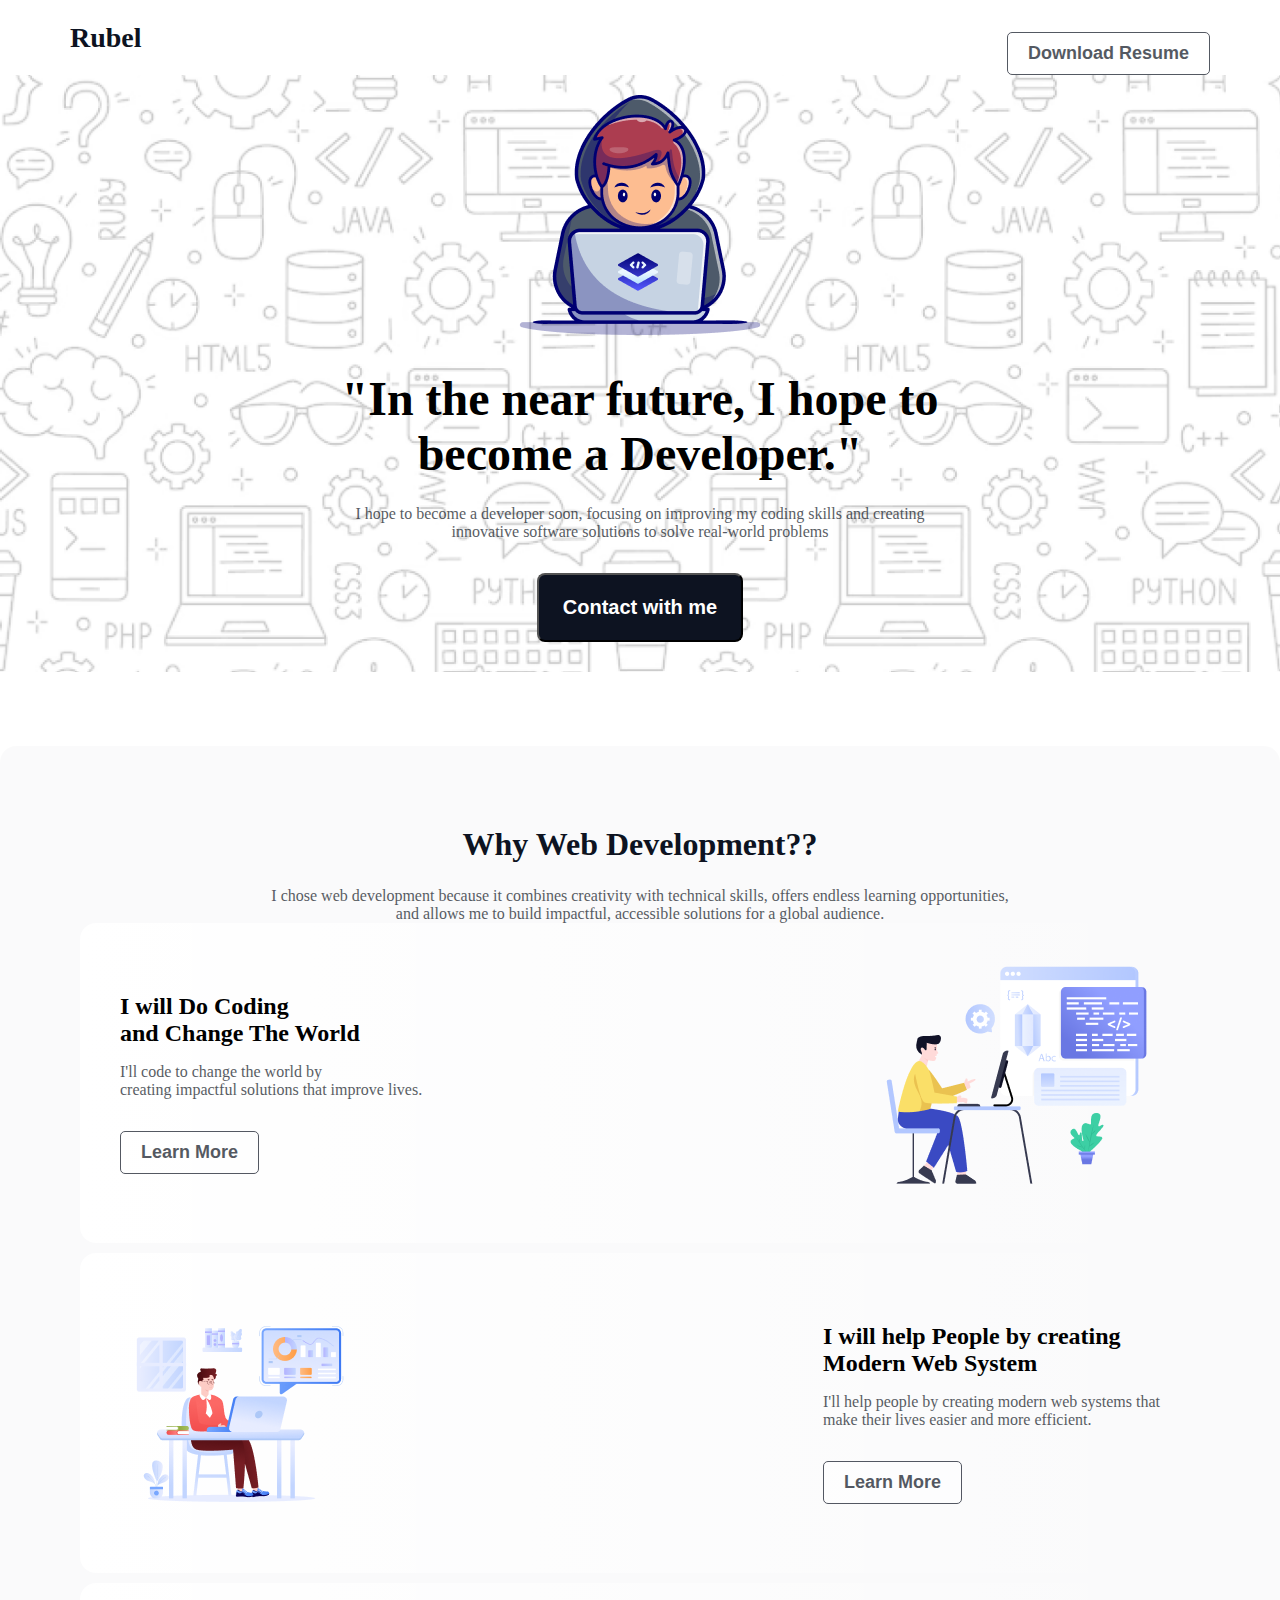
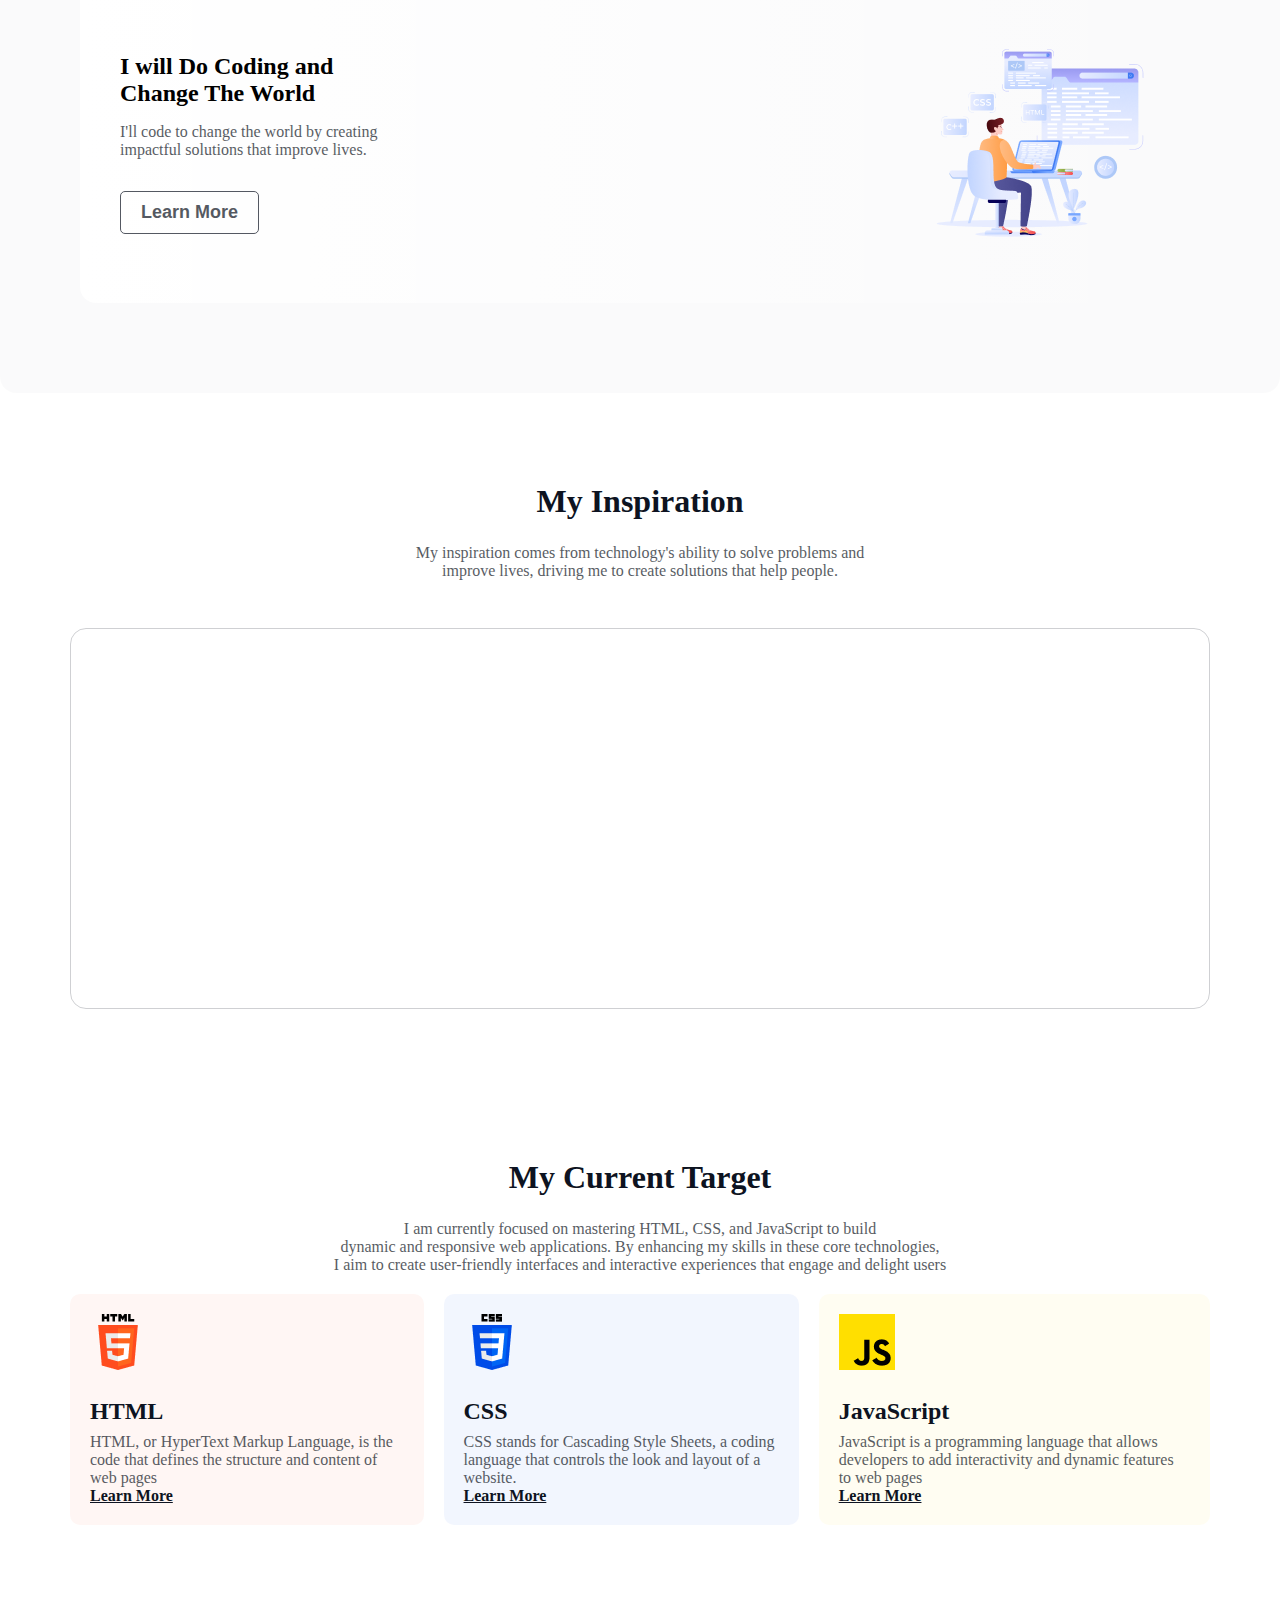
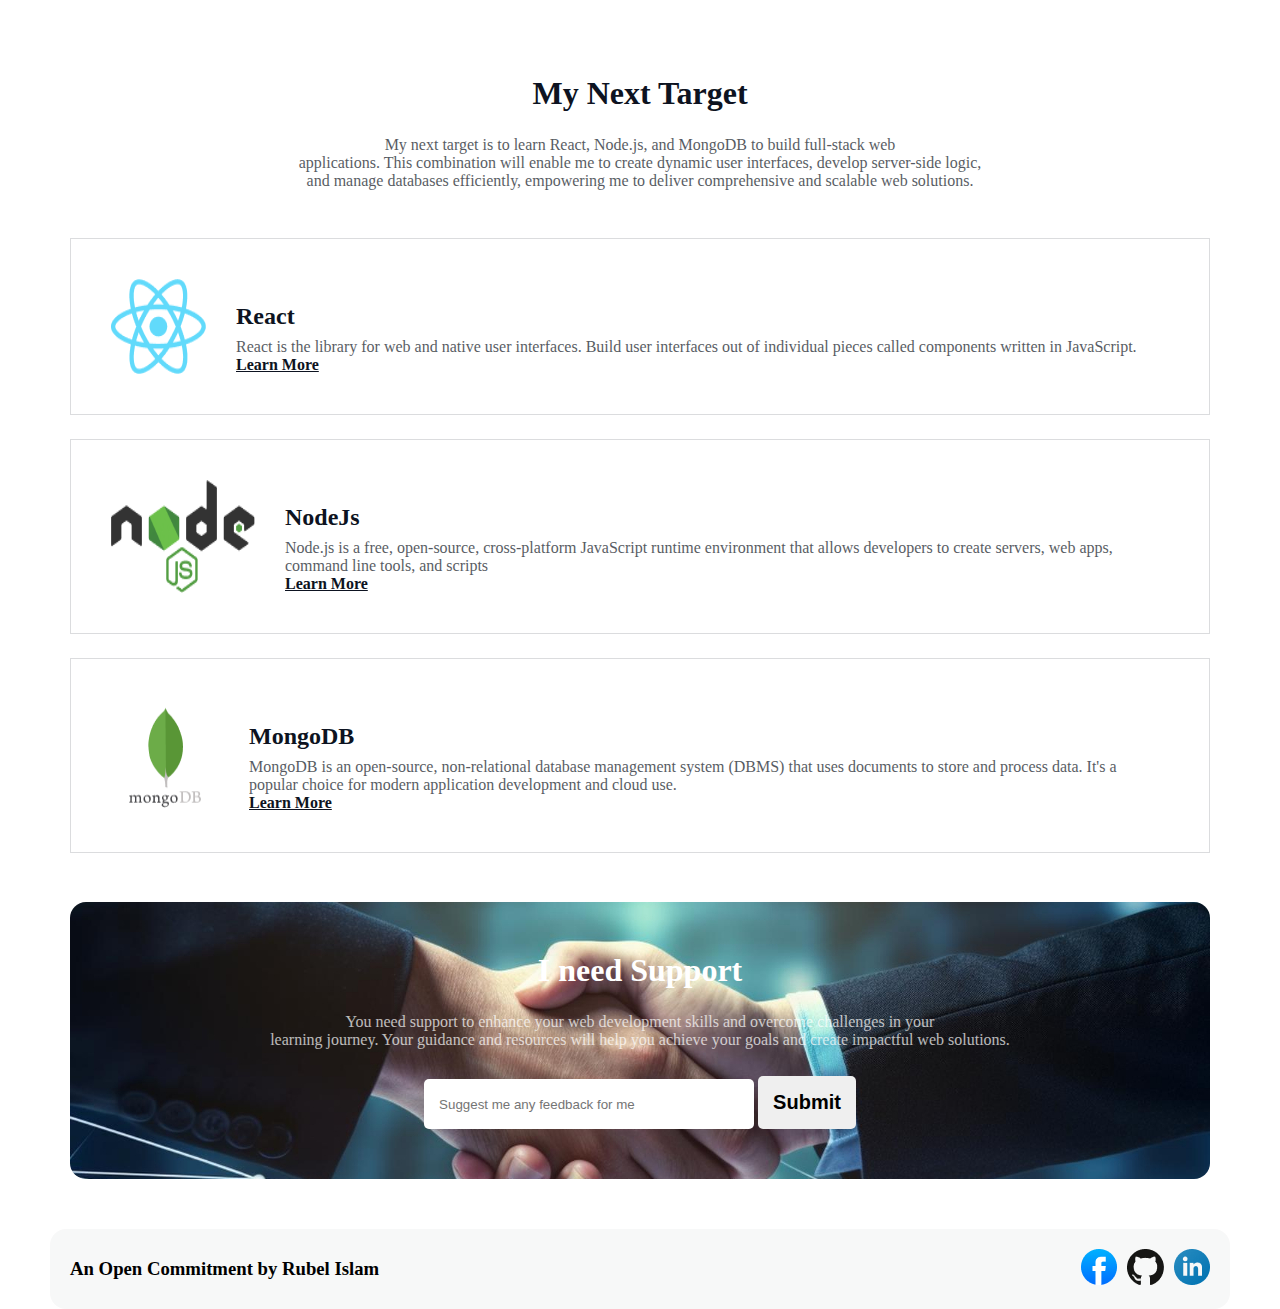
==== index.html @ 6e2bb8e5 "create a header section" ====
<!DOCTYPE html>
<html lang="en">
  <head>
    <meta charset="UTF-8" />
    <meta name="viewport" content="width=device-width, initial-scale=1.0" />
    <title>New Challenge</title>
    <link rel="stylesheet" href="./styles/style.css" />
  </head>
  <body>
    <header>
      <!-- hero section -->
       <nav class="max-width">
        <h3 class="nav-title">Rubel</h3>
        <button class="resume-btn">Download Resume</button>
       </nav>
      <div class="hero">
        <div class="max-width">
          <img src="./assets/Group.png" alt="" />
          <h1 class="hero-title">
            "In the near future, I hope to <br />
            become a Developer."
          </h1>
          <p class="primary-description">
            I hope to become a developer soon, focusing on improving my coding
            skills and creating <br />
            innovative software solutions to solve real-world problems
          </p>
          <a href="#contact"
            ><button class="hero-btn">Contact with me</button></a
          >
        </div>
      </div>
    </header>
    <main>
      <!-- web development section start -->
      <section class="development max-width">
        <h2 class="section-primary-title">Why Web Development??</h2>
        <p class="primary-description text-center">
          I chose web development because it combines creativity with technical
          skills, offers endless learning opportunities,<br />
          and allows me to build impactful, accessible solutions for a global
          audience.
        </p>
        <div class="development-content">
          <div>
            <h3 class="develoopment-title">
              I will Do Coding <br />
              and Change The World
            </h3>
            <p class="primary-description">
              I'll code to change the world by <br />
              creating impactful solutions that improve lives.
            </p>
            <button class="development-btn">Learn More</button>
          </div>
          <img src="./assets/Layer_1.png" alt="" />
        </div>
        <div class="development-content">
          <img src="./assets/Group 3.png" alt="" />
          <div>
            <h3 class="develoopment-title">
              I will help People by creating <br />
              Modern Web System
            </h3>
            <p class="primary-description">
              I'll help people by creating modern web systems that <br />
              make their lives easier and more efficient.
            </p>
            <button class="development-btn">Learn More</button>
          </div>
        </div>
        <div class="development-content">
          <div>
            <h3 class="develoopment-title">
              I will Do Coding and <br />
              Change The World
            </h3>
            <p class="primary-description">
              I'll code to change the world by creating <br />
              impactful solutions that improve lives.
            </p>
            <button class="development-btn">Learn More</button>
          </div>
          <img src="./assets/Group 4.png" alt="" />
        </div>
      </section>
      <!-- web development section end -->
      <!-- inspiration section start -->
      <section class="max-width">
        <h2 class="section-primary-title">My Inspiration</h2>
        <p class="primary-description text-center">
          My inspiration comes from technology's ability to solve problems and
          <br />
          improve lives, driving me to create solutions that help people.
        </p>
        <div class="inspiration-video">
          <iframe
            width="560"
            height="315"
            src="https://www.youtube.com/embed/m4ry7VQxHwo?si=r06Dggworfh-H_nl"
            title="YouTube video player"
            frameborder="0"
            allow="accelerometer; autoplay; clipboard-write; encrypted-media; gyroscope; picture-in-picture; web-share"
            referrerpolicy="strict-origin-when-cross-origin"
            allowfullscreen
          ></iframe>
        </div>
      </section>
      <!-- inspiration section end -->
      <!-- current target section start -->
      <section class="max-width">
        <h2 class="section-primary-title">My Current Target</h2>
        <p class="primary-description text-center">
          I am currently focused on mastering HTML, CSS, and JavaScript to build
          <br />dynamic and responsive web applications. By enhancing my skills
          in these core technologies,<br />
          I aim to create user-friendly interfaces and interactive experiences
          that engage and delight users
        </p>
        <div class="current-target-card-container">
          <div class="target-card1">
            <img src="./assets/html.png" alt="" />
            <h4 class="target-title">HTML</h4>
            <p class="primary-description">
              HTML, or HyperText Markup Language, is the code that defines the
              structure and content of web pages
            </p>
            <a class="target-btn" href="">Learn More</a>
          </div>
          <div class="target-card2">
            <img src="./assets/css.png" alt="" />
            <h4 class="target-title">CSS</h4>
            <p class="primary-description">
              CSS stands for Cascading Style Sheets, a coding language that
              controls the look and layout of a website.
            </p>
            <a class="target-btn" href="">Learn More</a>
          </div>
          <div class="target-card3">
            <img src="./assets/js.png" alt="" />
            <h4 class="target-title">JavaScript</h4>
            <p class="primary-description">
              JavaScript is a programming language that allows developers to add
              interactivity and dynamic features to web pages
            </p>
            <a class="target-btn" href="">Learn More</a>
          </div>
        </div>
      </section>
      <!-- current target section end -->
      <!-- next target section start -->
      <section class="max-width">
        <h2 class="section-primary-title">My Next Target</h2>
        <p class="primary-description text-center">
          My next target is to learn React, Node.js, and MongoDB to build
          full-stack web <br />
          applications. This combination will enable me to create dynamic user
          interfaces, develop server-side logic,<br />
          and manage databases efficiently, empowering me to deliver
          comprehensive and scalable web solutions.
        </p>
        <div class="next-target-card-container">
          <div class="next-target-card">
            <img src="./assets/react.png" alt="" />
            <div>
              <h4 class="target-title">React</h4>
              <p class="primary-description">
                React is the library for web and native user interfaces. Build
                user interfaces out of individual pieces called components
                written in JavaScript.
              </p>
              <a href="" class="target-btn">Learn More</a>
            </div>
          </div>
          <div class="next-target-card">
            <img src="./assets/nodejs.png" alt="" />
            <div>
              <h4 class="target-title">NodeJs</h4>
              <p class="primary-description">
                Node.js is a free, open-source, cross-platform JavaScript
                runtime environment that allows developers to create servers,
                web apps, command line tools, and scripts
              </p>
              <a href="" class="target-btn">Learn More</a>
            </div>
          </div>
          <div class="next-target-card">
            <img src="./assets/mongodb.png" alt="" />
            <div>
              <h4 class="target-title">MongoDB</h4>
              <p class="primary-description">
                MongoDB is an open-source, non-relational database management
                system (DBMS) that uses documents to store and process data.
                It's a popular choice for modern application development and
                cloud use.
              </p>
              <a href="" class="target-btn">Learn More</a>
            </div>
          </div>
        </div>
      </section>
      <!-- next target section end -->
      <!-- support section strat -->
      <section class="max-width">
        <div class="support">
          <h2 class="section-primary-title text-white">I need Support</h2>
          <p class="primary-description text-center text-white">
            You need support to enhance your web development skills and overcome
            challenges in your <br />
            learning journey. Your guidance and resources will help you achieve
            your goals and create impactful web solutions.
          </p>
          <input
            class="support-input"
            placeholder="Suggest me any feedback for me"
            type="text"
            name=""
            id=""
          />
          <input class="submit-btn" type="submit" value="Submit" />
        </div>
      </section>
      <!-- support section end -->
    </main>
    <footer class="max-width" id="contact">
      <h3>An Open Commitment by Rubel Islam</h3>
      <div class="social-icon">
        <a href="https://www.facebook.com/rubelislam04"
          ><img src="./assets/facebook.png" alt="" /></a
        ><a href="https://github.com/rubel04"
          ><img src="./assets/github.png" alt="" /></a
        ><a
          href="https://www.linkedin.com/in/rubel-islam-bbb2a5317?utm_source=share&utm_campaign=share_via&utm_content=profile&utm_medium=android_app"
          ><img src="./assets/linkedin-icon 1.png" alt=""
        /></a>
      </div>
    </footer>
  </body>
</html>
---- styles/style.css ----
/* shared styles */
.max-width {
  max-width: 1140px;
  margin: 0 auto;
}
.primary-description {
  font-size: 16px;
  font-weight: 400;
  color: rgb(13, 19, 33);
  opacity: 0.7;
}
.section-primary-title {
  font-size: 32px;
  font-weight: 800;
  text-align: center;
  color: rgb(13, 19, 33);
  margin-bottom: 24px;
}
.text-center {
  text-align: center;
}
.text-white {
  color: white;
}
/* header section styles */
* {
  margin: 0;
  padding: 0;
}
nav{
    display: flex;
    justify-content: space-between;
    align-items: center;
}
.nav-title{
    font-size: 28px;
    font-weight: 800;
    color: rgb(13, 19, 33);
}
.resume-btn {
    font-size: 18px;
    font-weight: 600;
    background-color: white;
    color: rgb(13, 19, 33);
    opacity: 0.7;
    border: 1px solid rgb(13, 19, 33);
    border-radius: 5px;
    padding: 10px 20px;
    margin-top: 32px;
  }
.hero {
  background-image: url(../assets/Hero-bg.png);
  background-repeat: no-repeat;
  background-size: cover;
  text-align: center;
  margin-bottom: 74px;
  padding-top: 20px;
  padding-bottom: 30px;
}
.hero-title {
  font-size: 48px;
  font-weight: 800;
  margin-top: 32px;
  margin-bottom: 24px;
}
.hero-btn {
  font-size: 20px;
  font-weight: 600;
  background-color: rgb(13, 19, 33);
  color: white;
  padding: 21px 24px;
  border-radius: 8px;
  margin-top: 32px;
}

/* web development section styles */
.development {
  padding: 80px;
  margin-bottom: 90px;
  border-radius: 16px;
  background: rgba(13, 19, 33, 0.02);
}
.develoopment-title {
  font-size: 24px;
  font-weight: 700;
  margin-bottom: 16px;
}
.development-content {
  display: flex;
  justify-content: space-between;
  align-items: center;
  border-radius: 16px;
  margin-bottom: 10px;
  padding: 40px;
  background: linear-gradient(
    90deg,
    rgb(255, 255, 255),
    rgba(255, 255, 255, 0) 100%
  );
}
.development-btn {
  font-size: 18px;
  font-weight: 600;
  background-color: white;
  color: rgb(13, 19, 33);
  opacity: 0.7;
  border: 1px solid rgb(13, 19, 33);
  border-radius: 5px;
  padding: 10px 20px;
  margin-top: 32px;
}
/* inspiration section styles */
iframe {
  width: 100%;
  border-radius: 16px;
}
.inspiration-video {
  display: flex;
  justify-content: center;
  overflow: hidden;
  margin-top: 48px;
  margin-bottom: 150px;
  padding: 32px;
  border: 1px solid rgba(13, 19, 33, 0.2);
  border-radius: 16px;
}

/* current target section styles */
.current-target-card-container {
  display: flex;
  gap: 20px;
  margin-top: 20px;
  margin-bottom: 150px;
  justify-content: center;
}
.target-card1 {
  background-color: rgba(255, 76, 30, 0.05);
  border-radius: 10px;
  padding: 20px;
}
.target-card2 {
  background-color: rgba(0, 76, 232, 0.05);
  border-radius: 10px;
  padding: 20px;
}
.target-card3 {
  background-color: rgba(255, 223, 0, 0.05);
  border-radius: 10px;
  padding: 20px;
}
.target-title {
  font-size: 24px;
  font-weight: 800;
  color: rgb(13, 19, 33);
  margin-top: 24px;
  margin-bottom: 8px;
}
.target-btn {
  font-size: 16px;
  font-weight: 700;
  color: rgb(13, 19, 33);
  margin-top: 20px;
}

/* next target styles */
.next-target-card-container {
  margin-top: 48px;
}
.next-target-card {
  display: flex;
  gap: 30px;
  border: 1px solid rgba(13, 19, 33, 0.15);
  margin-bottom: 24px;
  padding: 40px;
}
/* support section styles */
.support {
  background-image: url(../assets/handshake.jpg);
  background-repeat: no-repeat;
  background-position: center;
  border-radius: 16px;
  background: rgba(0, 0, 0, 0.2), rgba(0, 0, 0, 0.2), rgba(0, 0, 0, 0.2);
  border-radius: 16px;
  text-align: center;
  padding: 50px 0;
  margin-top: 49px;
  margin-bottom: 50px;
}
.support-input {
  width: 300px;
  height: 20px;
  border-radius: 5px;
  border: none;
  padding: 15px;
  margin-top: 30px;
}
.submit-btn {
  font-size: 20px;
  font-weight: 600;
  padding: 15px;
  border: none;
  margin-top: 24px;
  border-radius: 5px;
}

/* footer section styles */
footer {
  display: flex;
  justify-content: space-between;
  align-items: center;
  border-radius: 16px;
  background: rgba(13, 19, 33, 0.03);
  padding: 20px;
}
.social-icon {
  display: flex;
  gap: 10px;
}
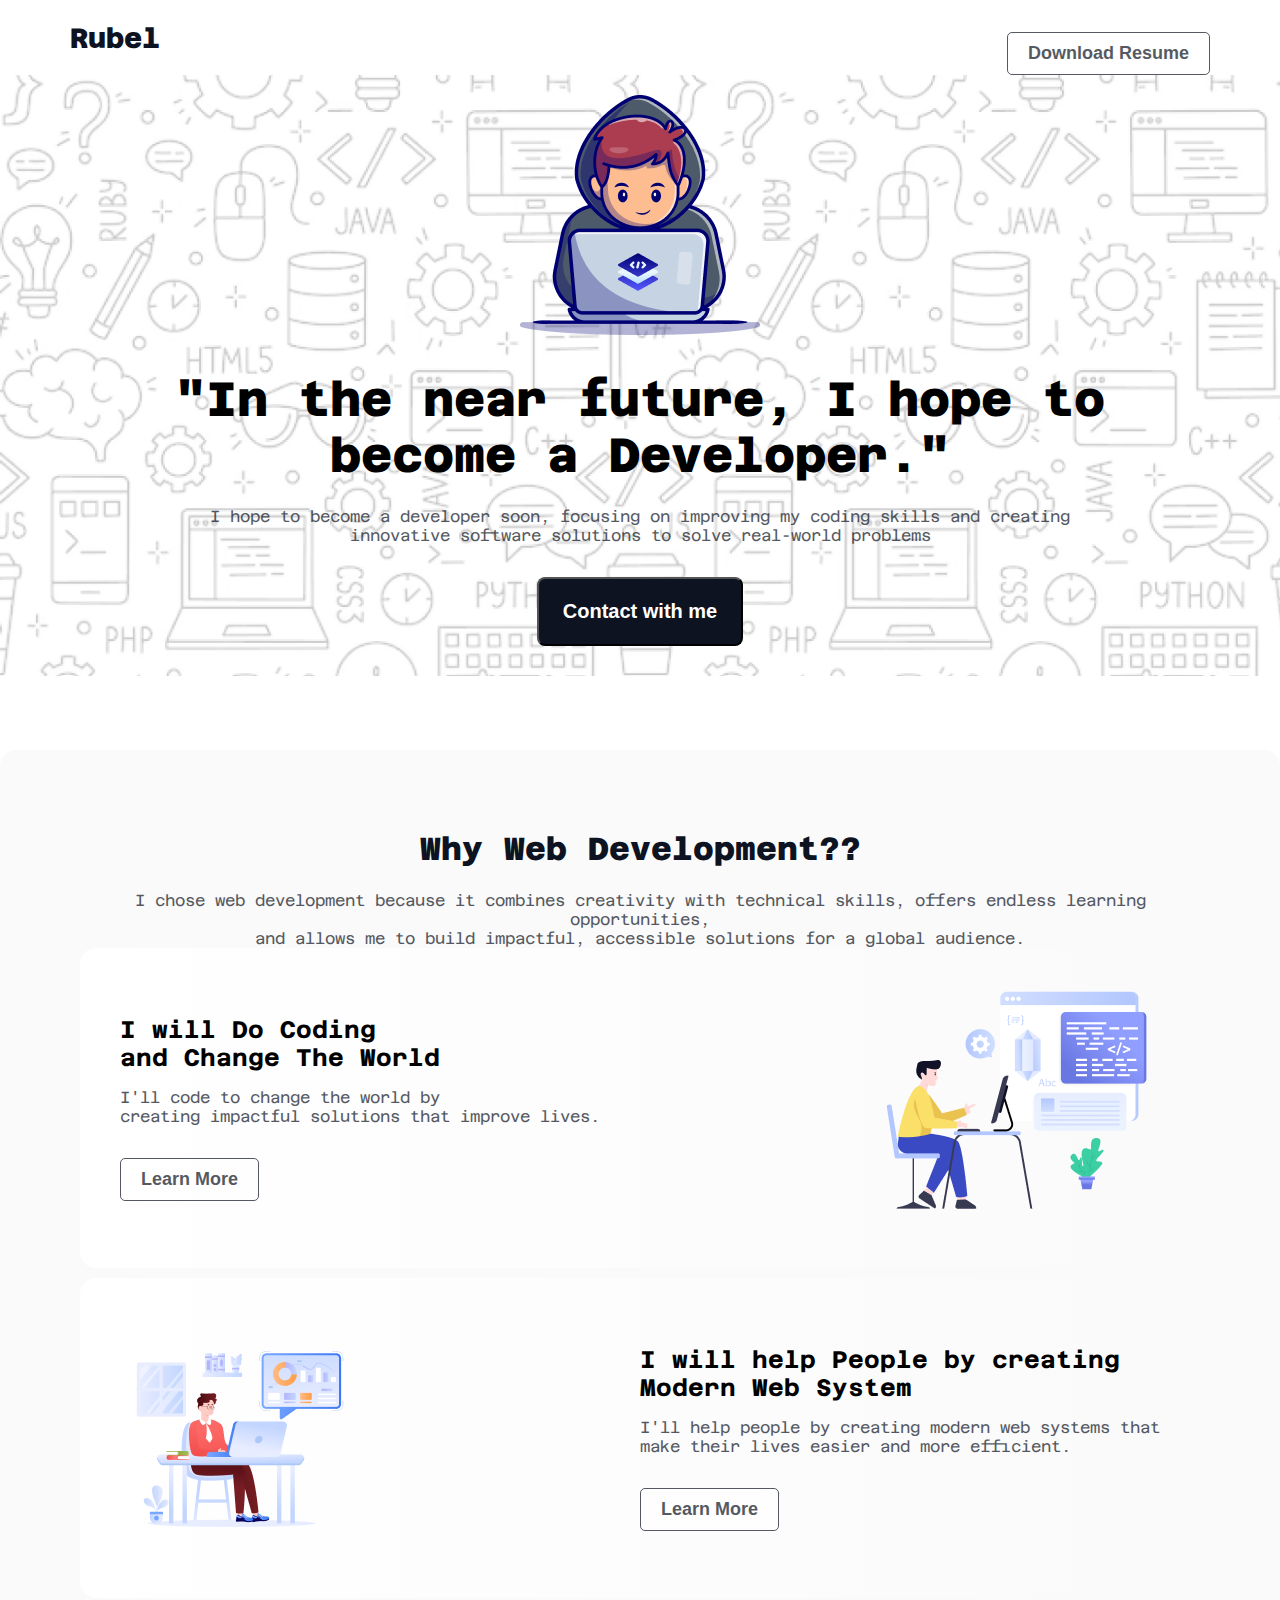
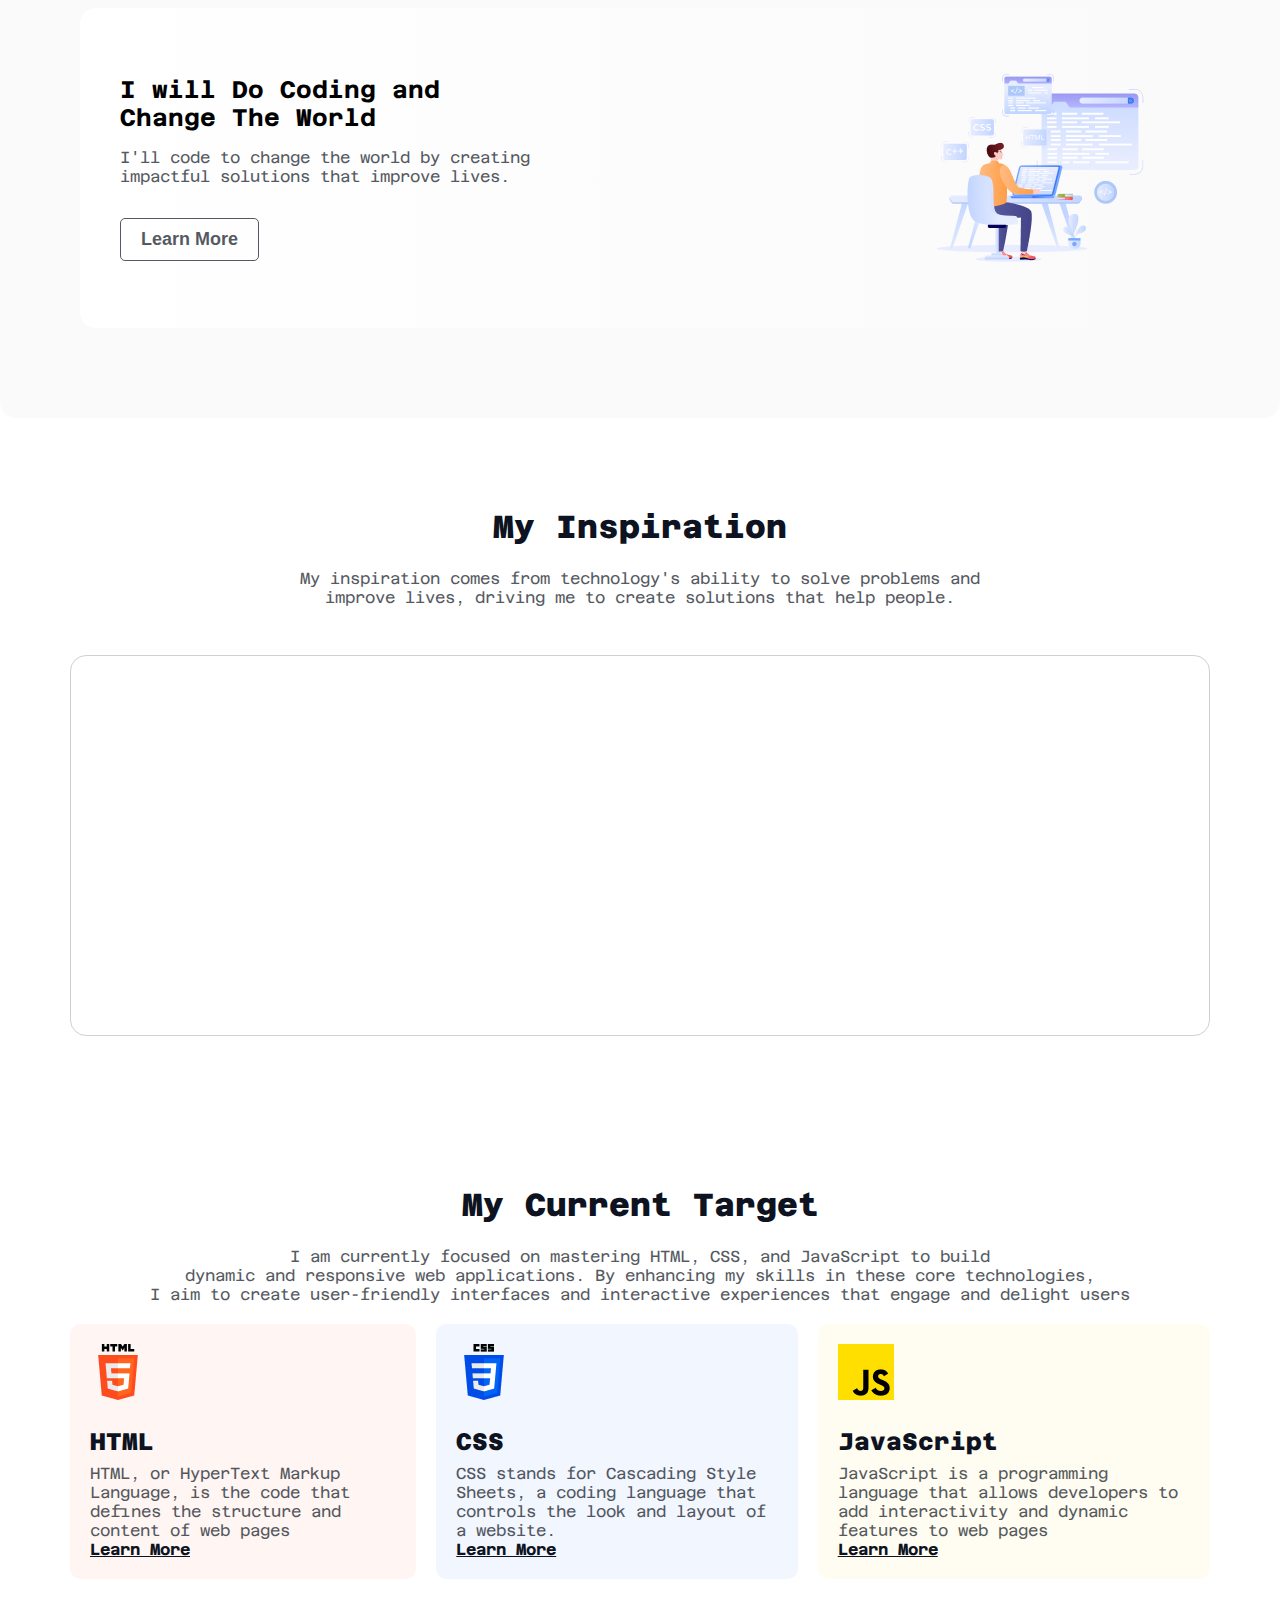
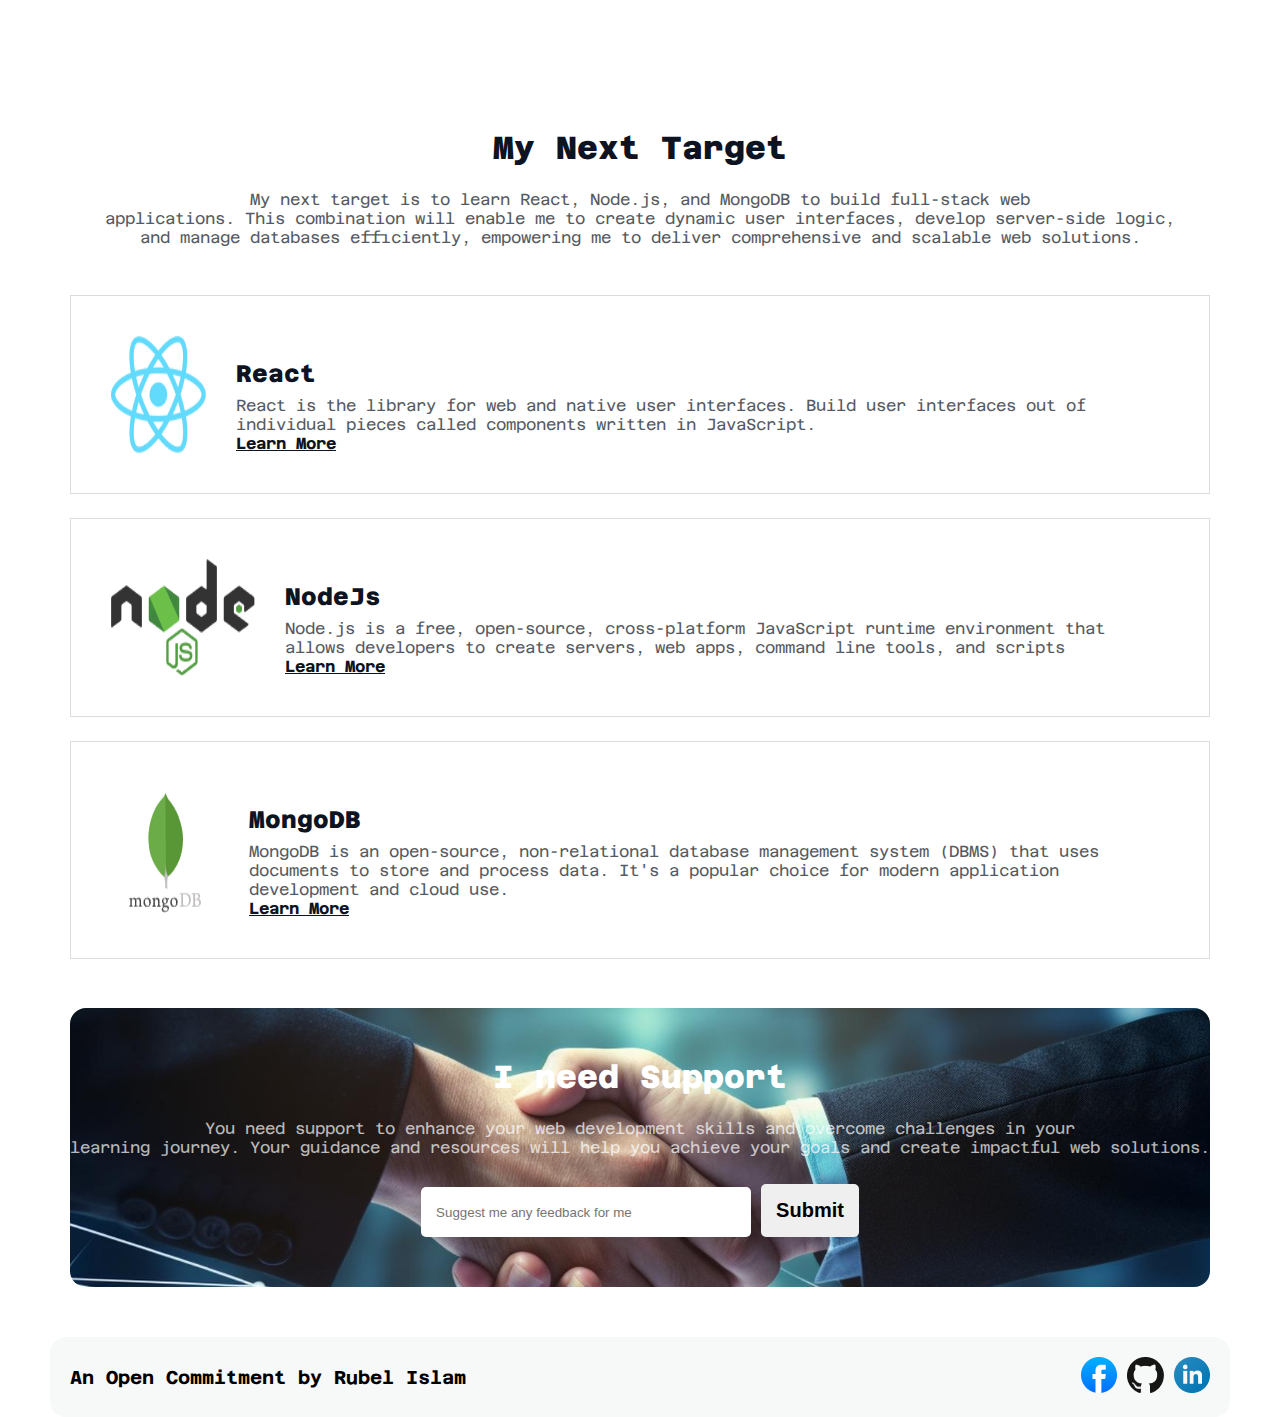
==== commit d63b1223: "added font family" ====
--- a/index.html
+++ b/index.html
@@ -4,15 +4,22 @@
     <meta charset="UTF-8" />
     <meta name="viewport" content="width=device-width, initial-scale=1.0" />
     <title>New Challenge</title>
+    <link rel="preconnect" href="https://fonts.googleapis.com" />
+    <link rel="preconnect" href="https://fonts.gstatic.com" crossorigin />
+    <link
+      href="https://fonts.googleapis.com/css2?family=Azeret+Mono:ital,wght@0,100..900;1,100..900&display=swap"
+      rel="stylesheet"
+    />
     <link rel="stylesheet" href="./styles/style.css" />
   </head>
-  <body>
+  <body class="azeret-mono-normal">
+    <!-- header section start -->
     <header>
       <!-- hero section -->
-       <nav class="max-width">
+      <nav class="max-width">
         <h3 class="nav-title">Rubel</h3>
         <button class="resume-btn">Download Resume</button>
-       </nav>
+      </nav>
       <div class="hero">
         <div class="max-width">
           <img src="./assets/Group.png" alt="" />
@@ -97,7 +104,7 @@
           <iframe
             width="560"
             height="315"
-            src="https://www.youtube.com/embed/m4ry7VQxHwo?si=r06Dggworfh-H_nl"
+            src="https://www.youtube.com/embed/ok-plXXHlWw?si=fYRCja2WUkJXV1sX"
             title="YouTube video player"
             frameborder="0"
             allow="accelerometer; autoplay; clipboard-write; encrypted-media; gyroscope; picture-in-picture; web-share"
@@ -125,7 +132,9 @@
               HTML, or HyperText Markup Language, is the code that defines the
               structure and content of web pages
             </p>
-            <a class="target-btn" href="">Learn More</a>
+            <a class="target-btn" href="./blogs/html-blog.html" target="_blank"
+              >Learn More</a
+            >
           </div>
           <div class="target-card2">
             <img src="./assets/css.png" alt="" />
@@ -134,7 +143,9 @@
               CSS stands for Cascading Style Sheets, a coding language that
               controls the look and layout of a website.
             </p>
-            <a class="target-btn" href="">Learn More</a>
+            <a class="target-btn" href="./blogs/css-blog.html" target="_blank"
+              >Learn More</a
+            >
           </div>
           <div class="target-card3">
             <img src="./assets/js.png" alt="" />
@@ -143,7 +154,9 @@
               JavaScript is a programming language that allows developers to add
               interactivity and dynamic features to web pages
             </p>
-            <a class="target-btn" href="">Learn More</a>
+            <a class="target-btn" href="./blogs/js-blog.html" target="_blank"
+              >Learn More</a
+            >
           </div>
         </div>
       </section>
@@ -169,7 +182,12 @@
                 user interfaces out of individual pieces called components
                 written in JavaScript.
               </p>
-              <a href="" class="target-btn">Learn More</a>
+              <a
+                href="./blogs/react-blog.html"
+                target="_blank"
+                class="target-btn"
+                >Learn More</a
+              >
             </div>
           </div>
           <div class="next-target-card">
@@ -181,7 +199,12 @@
                 runtime environment that allows developers to create servers,
                 web apps, command line tools, and scripts
               </p>
-              <a href="" class="target-btn">Learn More</a>
+              <a
+                href="./blogs/node-blog.html"
+                target="_blank"
+                class="target-btn"
+                >Learn More</a
+              >
             </div>
           </div>
           <div class="next-target-card">
@@ -194,7 +217,12 @@
                 It's a popular choice for modern application development and
                 cloud use.
               </p>
-              <a href="" class="target-btn">Learn More</a>
+              <a
+                href="./blogs/mongodb-blog.html"
+                target="_blank"
+                class="target-btn"
+                >Learn More</a
+              >
             </div>
           </div>
         </div>
--- a/styles/style.css
+++ b/styles/style.css
@@ -1,4 +1,9 @@
 /* shared styles */
+.azeret-mono-normal {
+  font-family: "Azeret Mono", monospace;
+  font-optical-sizing: auto;
+  font-style: normal;
+}
 .max-width {
   max-width: 1140px;
   margin: 0 auto;
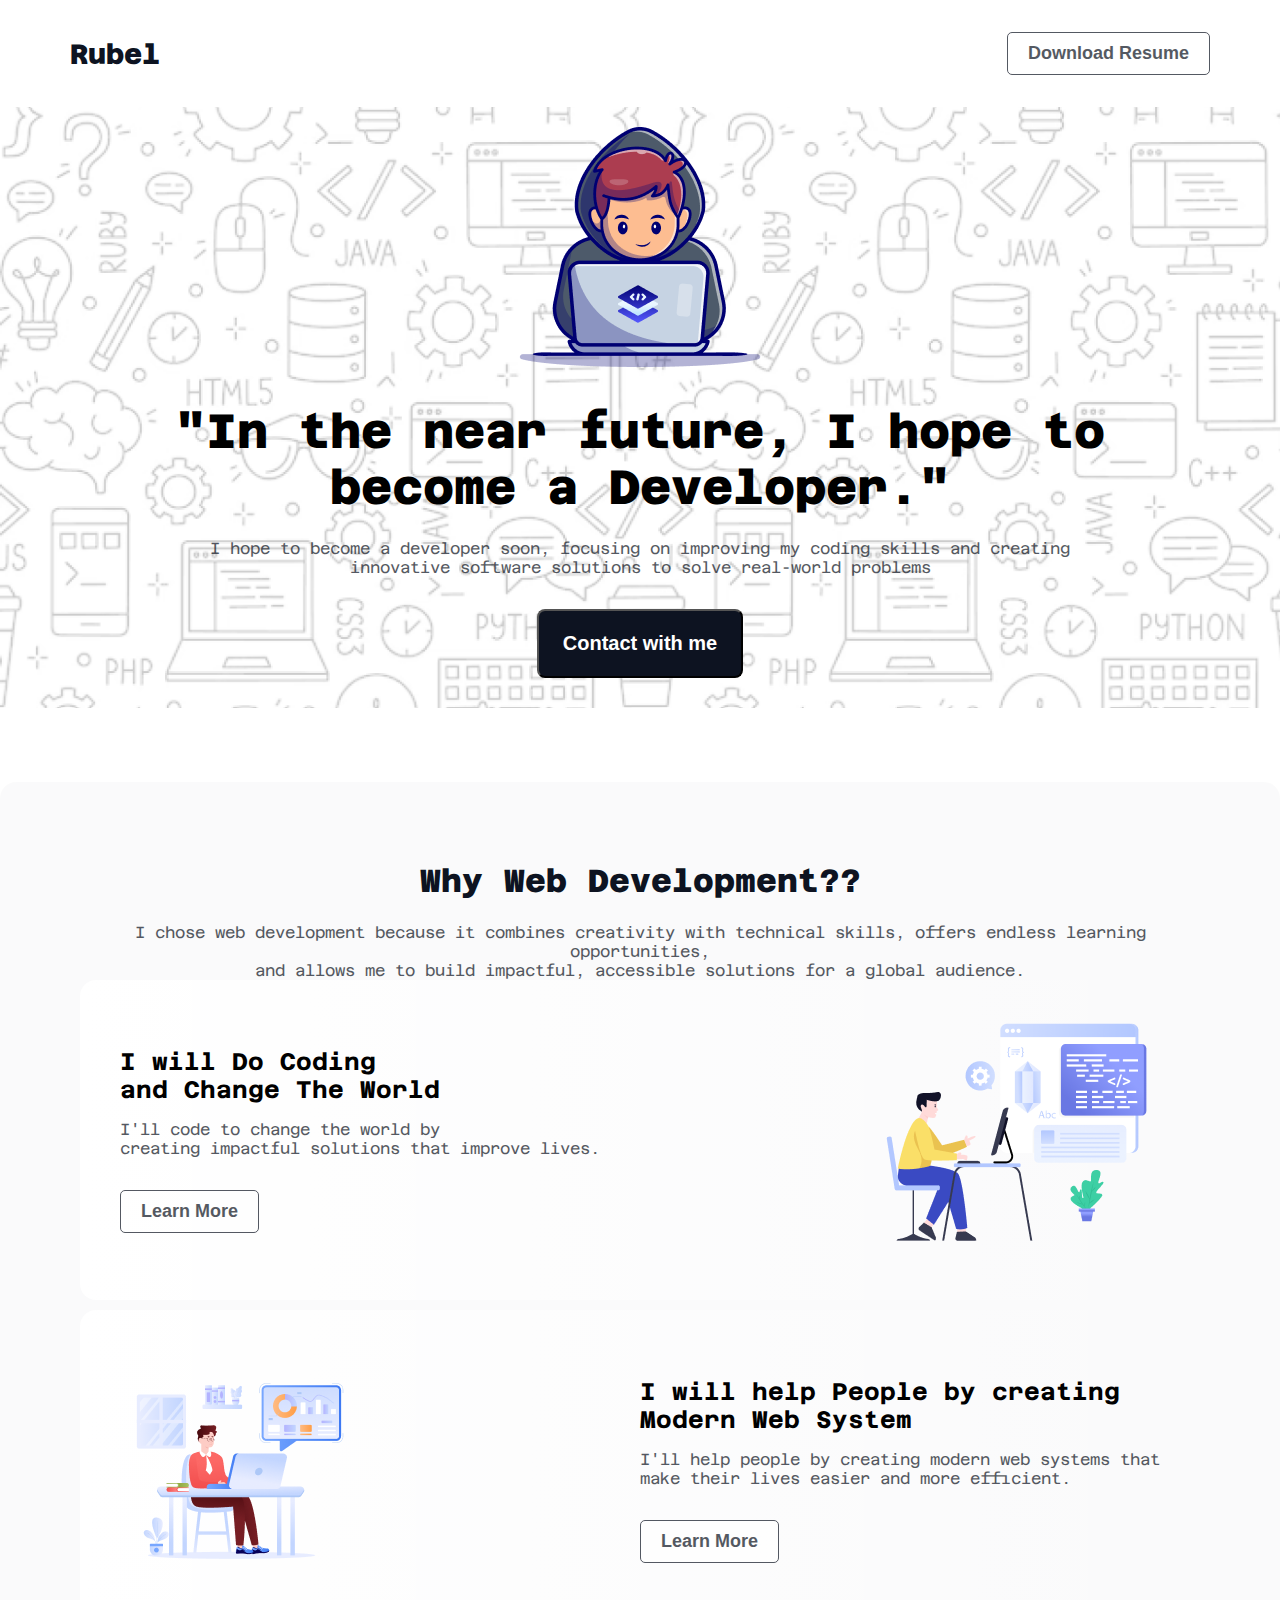
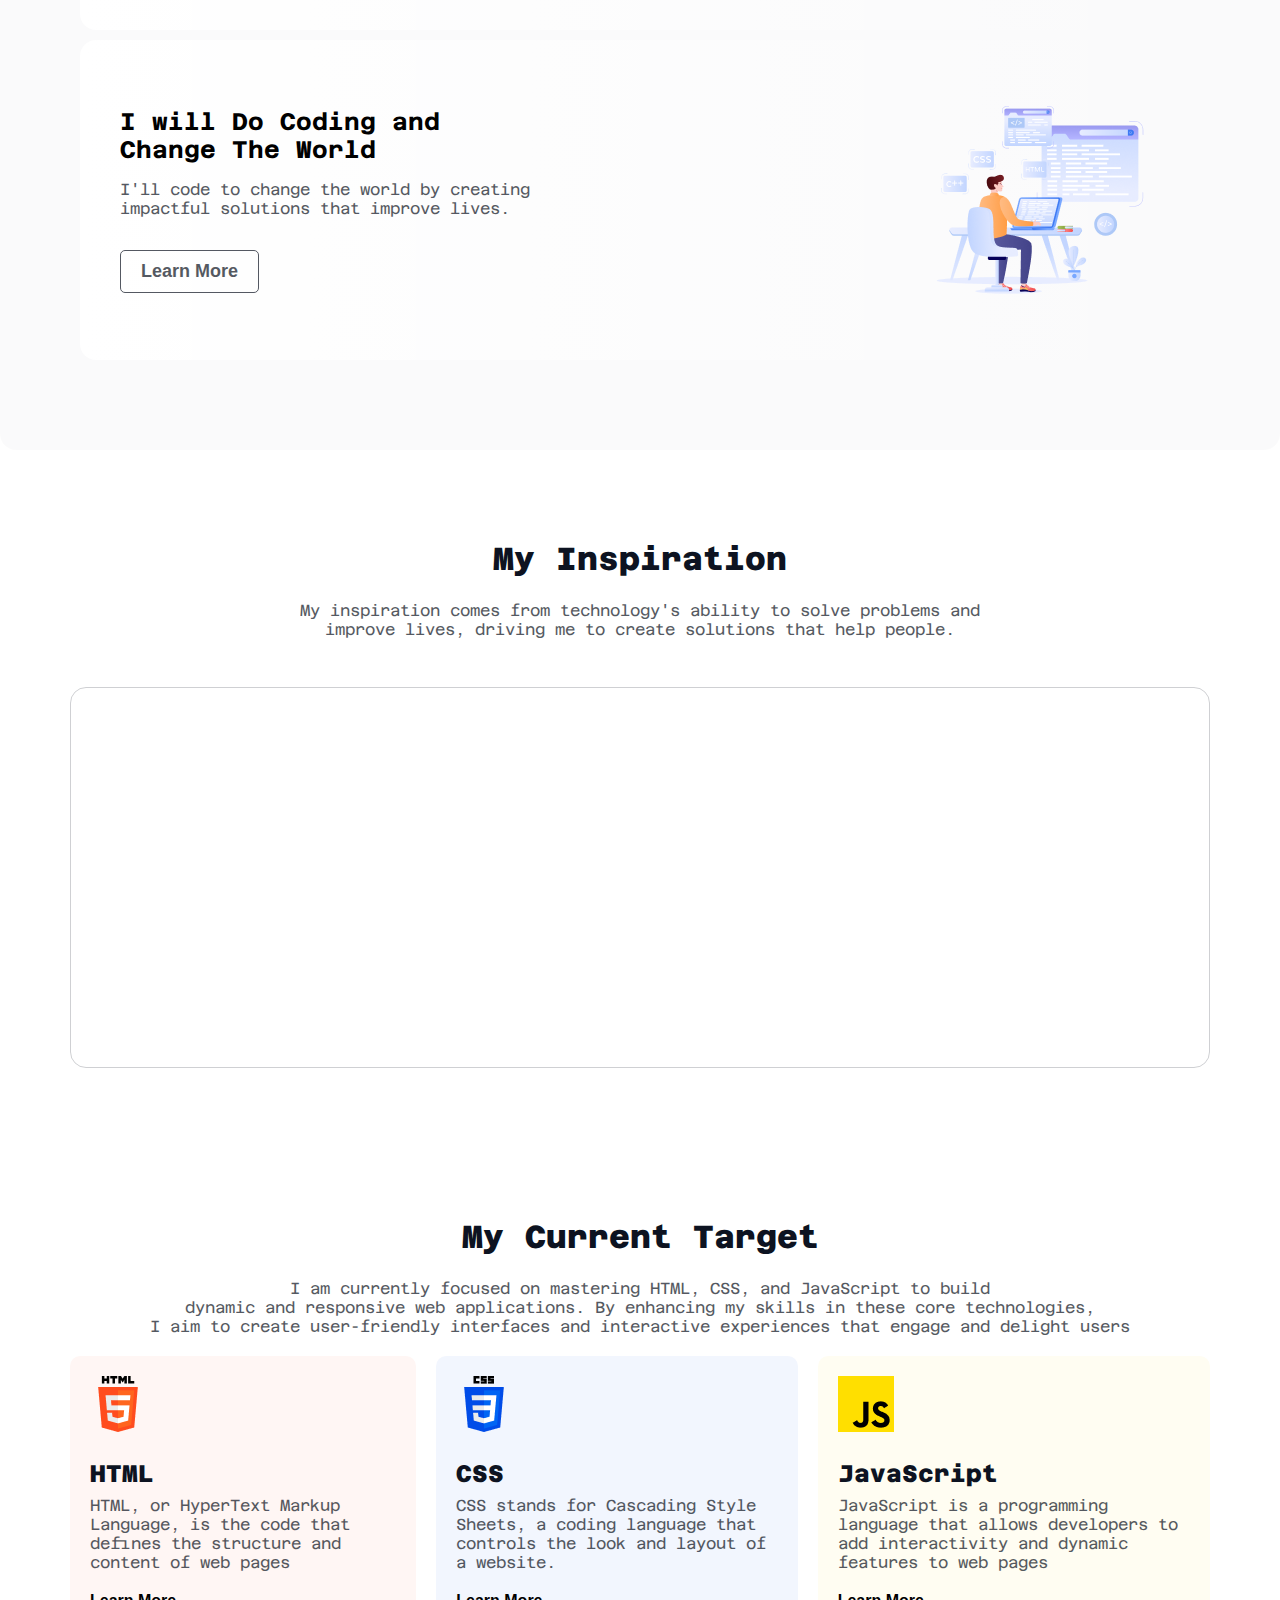
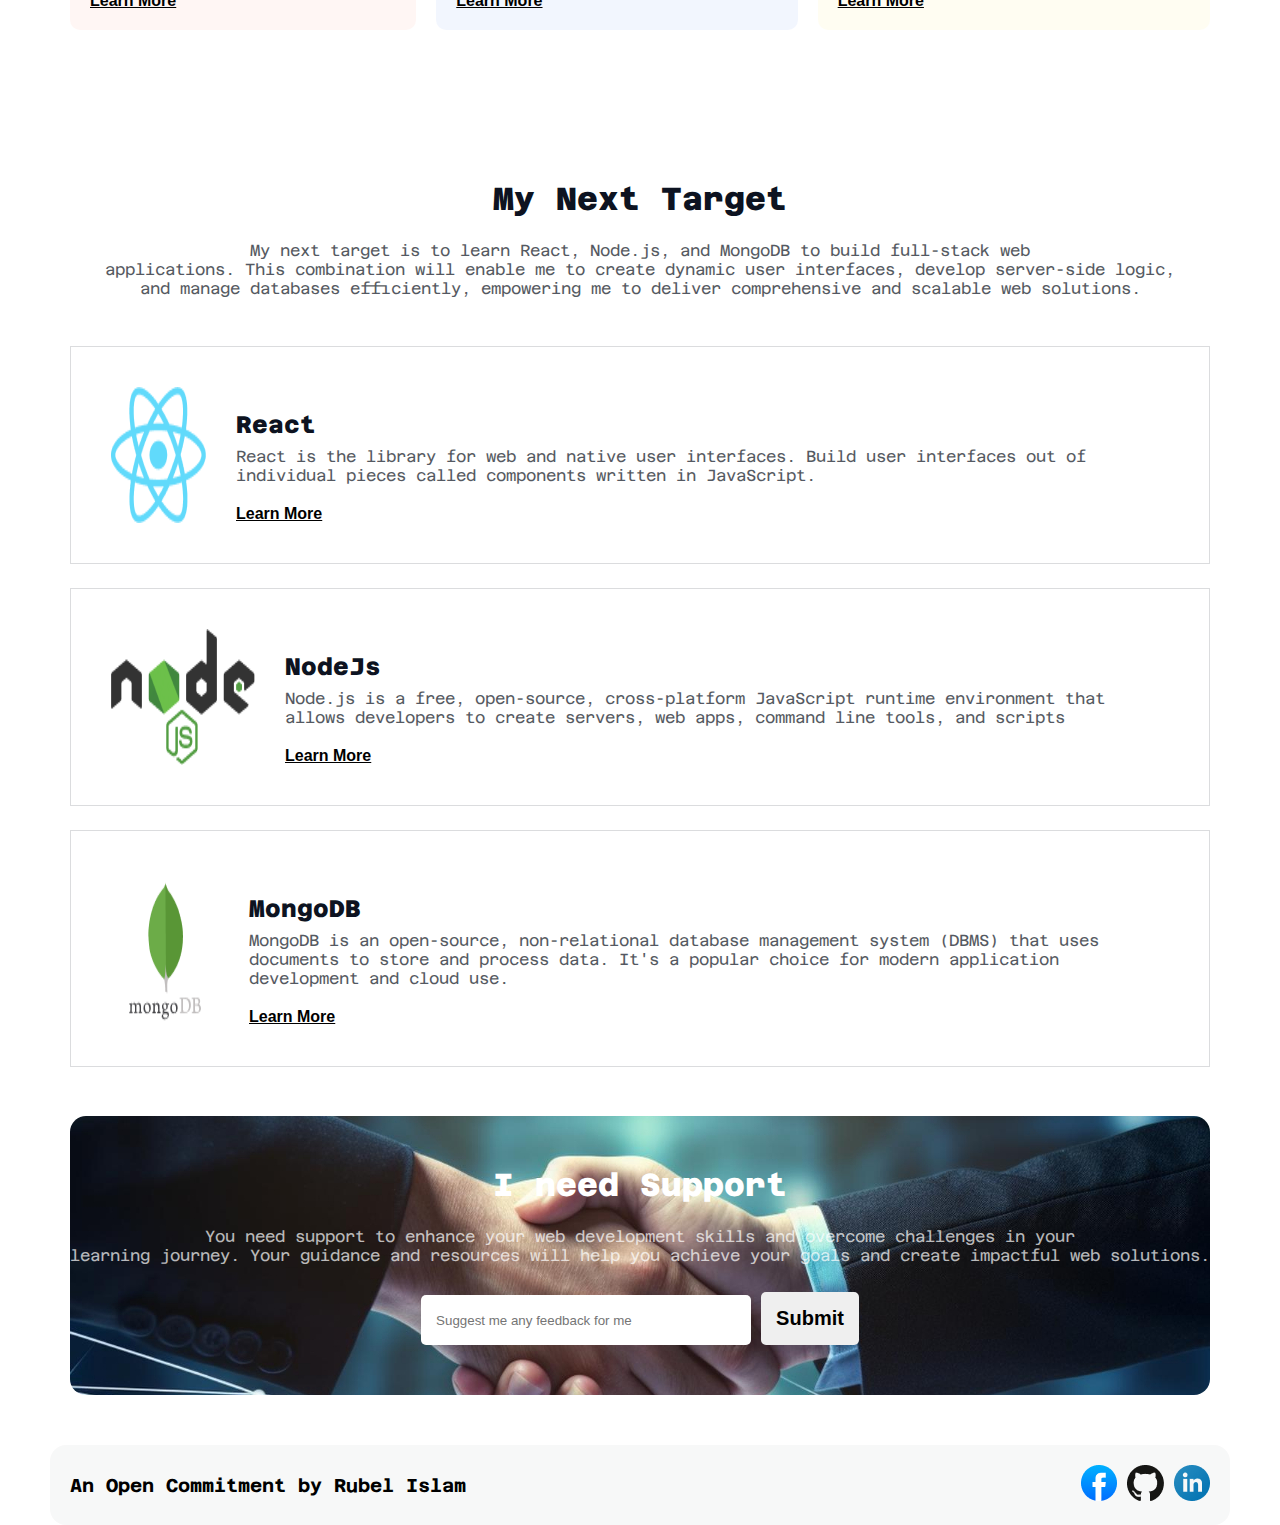
==== commit 6be7d328: "updated navbar and target button" ====
--- a/index.html
+++ b/index.html
@@ -17,8 +17,10 @@
     <header>
       <!-- hero section -->
       <nav class="max-width">
-        <h3 class="nav-title">Rubel</h3>
+        <div>
+          <h3 class="nav-title">Rubel</h3>
         <button class="resume-btn">Download Resume</button>
+        </div>
       </nav>
       <div class="hero">
         <div class="max-width">
@@ -132,9 +134,10 @@
               HTML, or HyperText Markup Language, is the code that defines the
               structure and content of web pages
             </p>
-            <a class="target-btn" href="./blogs/html-blog.html" target="_blank"
+            <button class="target-btn"><a href="./blogs/html-blog.html" target="_blank"
               >Learn More</a
-            >
+            ></button>
+            
           </div>
           <div class="target-card2">
             <img src="./assets/css.png" alt="" />
@@ -143,9 +146,10 @@
               CSS stands for Cascading Style Sheets, a coding language that
               controls the look and layout of a website.
             </p>
-            <a class="target-btn" href="./blogs/css-blog.html" target="_blank"
-              >Learn More</a
-            >
+            <button class="target-btn">
+              <a href="./blogs/css-blog.html" target="_blank"
+              >Learn More</a>
+            </button>
           </div>
           <div class="target-card3">
             <img src="./assets/js.png" alt="" />
@@ -154,9 +158,10 @@
               JavaScript is a programming language that allows developers to add
               interactivity and dynamic features to web pages
             </p>
-            <a class="target-btn" href="./blogs/js-blog.html" target="_blank"
-              >Learn More</a
-            >
+            <button class="target-btn">
+              <a href="./blogs/js-blog.html" target="_blank"
+              >Learn More</a>
+            </button>
           </div>
         </div>
       </section>
@@ -182,12 +187,12 @@
                 user interfaces out of individual pieces called components
                 written in JavaScript.
               </p>
-              <a
+              <button class="target-btn">
+                <a
                 href="./blogs/react-blog.html"
                 target="_blank"
-                class="target-btn"
-                >Learn More</a
-              >
+                >Learn More</a>
+              </button>
             </div>
           </div>
           <div class="next-target-card">
@@ -199,12 +204,12 @@
                 runtime environment that allows developers to create servers,
                 web apps, command line tools, and scripts
               </p>
-              <a
+              <button class="target-btn">
+                <a
                 href="./blogs/node-blog.html"
                 target="_blank"
-                class="target-btn"
-                >Learn More</a
-              >
+                >Learn More</a>
+              </button>
             </div>
           </div>
           <div class="next-target-card">
@@ -217,12 +222,12 @@
                 It's a popular choice for modern application development and
                 cloud use.
               </p>
-              <a
+              <button class="target-btn">
+                <a
                 href="./blogs/mongodb-blog.html"
                 target="_blank"
-                class="target-btn"
-                >Learn More</a
-              >
+                >Learn More</a>
+              </button>
             </div>
           </div>
         </div>
--- a/styles/style.css
+++ b/styles/style.css
@@ -32,10 +32,11 @@
   margin: 0;
   padding: 0;
 }
-nav{
+nav div{
     display: flex;
     justify-content: space-between;
     align-items: center;
+    margin: 32px auto;
 }
 .nav-title{
     font-size: 28px;
@@ -51,7 +52,6 @@
     border: 1px solid rgb(13, 19, 33);
     border-radius: 5px;
     padding: 10px 20px;
-    margin-top: 32px;
   }
 .hero {
   background-image: url(../assets/Hero-bg.png);
@@ -160,11 +160,15 @@
   margin-top: 24px;
   margin-bottom: 8px;
 }
-.target-btn {
+.target-btn  {
+  font-weight: 700;
   font-size: 16px;
-  font-weight: 700;
-  color: rgb(13, 19, 33);
   margin-top: 20px;
+  border: none;
+  background: none;
+}
+.target-btn a{
+  color: black;
 }
 
 /* next target styles */
